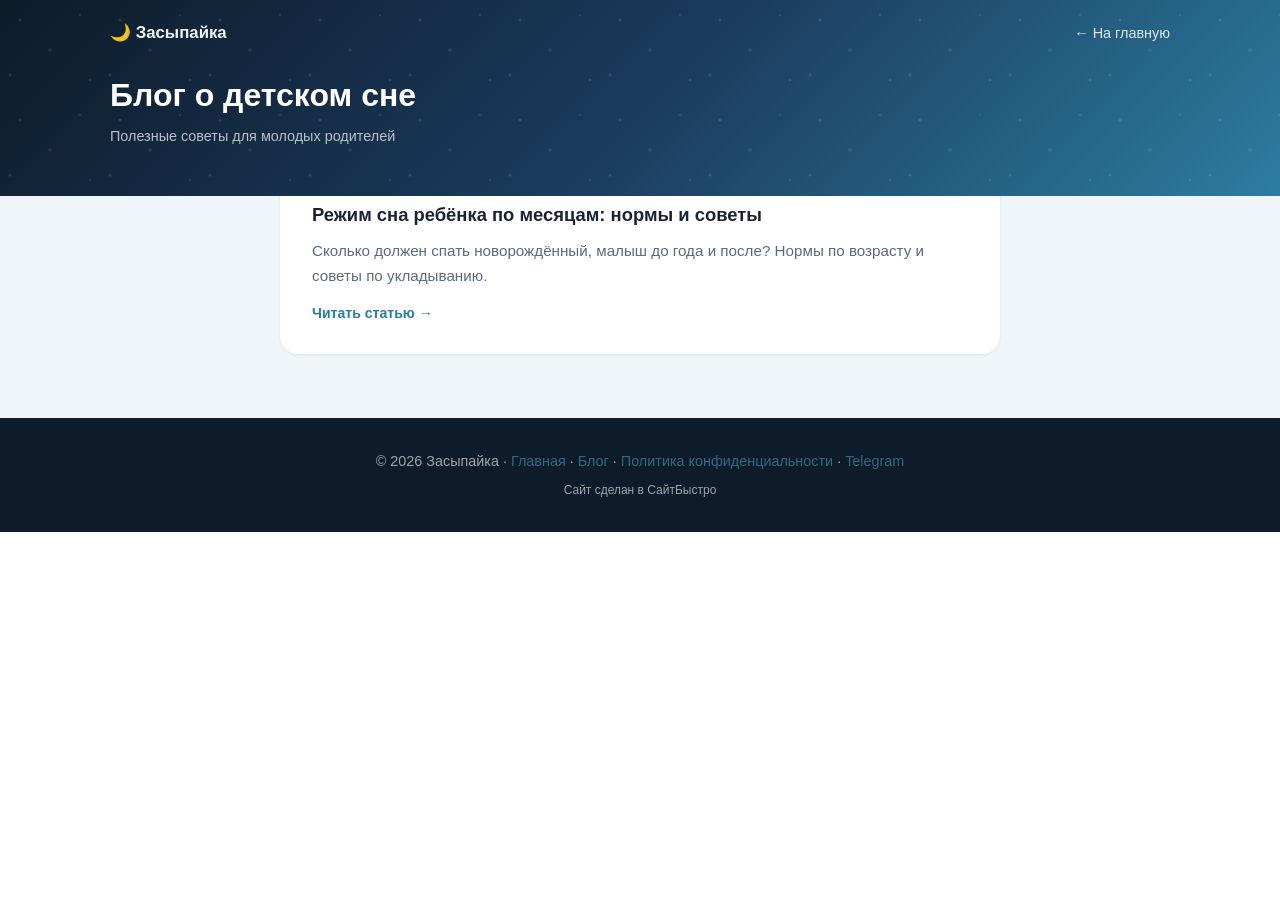
==== blog/index.html @ befc83f4 "Style blog pages to match main site theme. Shared gradient header, card layout, and footer across bl" ====
<!DOCTYPE html>
<html lang="ru">
<head>
    <meta charset="UTF-8">
    <meta name="viewport" content="width=device-width, initial-scale=1.0">
    <title>Блог о детском сне — Засыпайка</title>
    <meta name="description" content="Полезные статьи о режиме сна ребёнка, нормах по возрасту и советах для молодых родителей.">
    <link rel="icon" href="/icon.png">
    <link rel="stylesheet" href="/style.css">
</head>
<body>

    <header class="page-header">
        <div class="container">
            <nav class="page-nav">
                <a href="/" class="page-brand">🌙 Засыпайка</a>
                <a href="/" class="page-back">← На главную</a>
            </nav>
            <h1>Блог о детском сне</h1>
            <p class="page-meta">Полезные советы для молодых родителей</p>
        </div>
    </header>

    <main class="legal-main">
        <div class="container">
            <div class="blog-list">
                <a href="/blog/rezhim-sna-rebenka/" class="post-card">
                    <h2>Режим сна ребёнка по месяцам: нормы и советы</h2>
                    <p>Сколько должен спать новорождённый, малыш до года и после? Нормы по возрасту и советы по укладыванию.</p>
                    <span class="read-more">Читать статью →</span>
                </a>
            </div>
        </div>
    </main>

    <footer>
        <div class="container">
            <p>© 2026 Засыпайка · <a href="/">Главная</a> · <a href="/blog/">Блог</a> · <a href="/privacy/">Политика конфиденциальности</a> · <a href="https://t.me/aldtoll" target="_blank" rel="noopener">Telegram</a></p>
            <p style="margin-top:8px;font-size:.75rem;opacity:.6;">Сайт сделан в <a href="https://sitebystro.ru" target="_blank" rel="dofollow" style="color:inherit;">СайтБыстро</a></p>
        </div>
    </footer>

</body>
</html>
---- style.css ----
* {
    margin: 0;
    padding: 0;
    box-sizing: border-box;
}

:root {
    --primary: #2C7DA0;
    --primary-dark: #1a5c7a;
    --primary-light: #4A9DB5;
    --accent: #6C63FF;
    --text-dark: #1a2333;
    --text-light: #5a6a7e;
    --bg-light: #f0f5fa;
    --bg-white: #ffffff;
    --gradient-hero: linear-gradient(135deg, #0d1b2a 0%, #1b3a5c 50%, #2C7DA0 100%);
    --gradient-btn: linear-gradient(135deg, #2C7DA0 0%, #4A9DB5 100%);
    --shadow-sm: 0 1px 3px rgba(0,0,0,0.08);
    --shadow-md: 0 4px 12px rgba(0,0,0,0.1);
    --shadow-lg: 0 10px 30px rgba(0,0,0,0.12);
    --shadow-xl: 0 20px 40px rgba(0,0,0,0.15);
}

html { scroll-behavior: smooth; }

body {
    font-family: -apple-system, BlinkMacSystemFont, 'Segoe UI', Roboto, 'Helvetica Neue', Arial, sans-serif;
    line-height: 1.6;
    color: var(--text-dark);
    background: var(--bg-white);
    overflow-x: hidden;
}

.container {
    max-width: 1100px;
    margin: 0 auto;
    padding: 0 20px;
}

/* ── Hero ─────────────────────────────── */
.hero {
    background: var(--gradient-hero);
    color: white;
    padding: 80px 0 70px;
    position: relative;
    overflow: hidden;
}

.hero-inner {
    display: flex;
    align-items: center;
    gap: 48px;
    justify-content: space-between;
}

.hero-text {
    flex: 1;
    text-align: left;
}

.hero-image-wrap {
    flex-shrink: 0;
}

.hero-icon {
    width: 180px;
    height: 180px;
    border-radius: 36px;
    box-shadow: 0 20px 60px rgba(0,0,0,0.4);
}

.feature-graphic-wrap {
    width: 100%;
    max-height: 340px;
    overflow: hidden;
    line-height: 0;
}

.feature-graphic {
    width: 100%;
    object-fit: cover;
    object-position: center 30%;
    max-height: 340px;
    display: block;
}

.hero::before {
    content: '';
    position: absolute;
    inset: 0;
    background: url('data:image/svg+xml,<svg width="100" height="100" xmlns="http://www.w3.org/2000/svg"><circle cx="20" cy="20" r="1.5" fill="rgba(255,255,255,0.12)"/><circle cx="80" cy="15" r="1" fill="rgba(255,255,255,0.1)"/><circle cx="50" cy="50" r="2" fill="rgba(255,255,255,0.08)"/><circle cx="10" cy="75" r="1.5" fill="rgba(255,255,255,0.1)"/><circle cx="90" cy="80" r="1" fill="rgba(255,255,255,0.12)"/><circle cx="40" cy="90" r="1" fill="rgba(255,255,255,0.09)"/><circle cx="70" cy="60" r="1.5" fill="rgba(255,255,255,0.07)"/></svg>');
    pointer-events: none;
}

.hero .container { position: relative; z-index: 1; }

.hero-badge {
    display: inline-block;
    background: rgba(255,255,255,0.12);
    border: 1px solid rgba(255,255,255,0.25);
    padding: 8px 20px;
    border-radius: 50px;
    font-size: 0.9rem;
    font-weight: 600;
    margin-bottom: 24px;
    animation: fadeInUp 0.6s ease-out both;
}

.hero h1 {
    font-size: 3.2rem;
    font-weight: 800;
    line-height: 1.2;
    margin-bottom: 20px;
    animation: fadeInUp 0.7s ease-out 0.1s both;
}

.hero-subtitle {
    font-size: 1.2rem;
    opacity: 0.9;
    max-width: 580px;
    margin: 0 auto 36px;
    animation: fadeInUp 0.7s ease-out 0.2s both;
}

.hero-buttons {
    display: flex;
    gap: 16px;
    justify-content: center;
    flex-wrap: wrap;
    animation: fadeInUp 0.7s ease-out 0.3s both;
}

.hero-free {
    margin-top: 24px;
    font-size: 0.9rem;
    opacity: 0.65;
    animation: fadeInUp 0.7s ease-out 0.4s both;
    letter-spacing: 0.03em;
}

@keyframes fadeInUp {
    from { opacity: 0; transform: translateY(24px); }
    to   { opacity: 1; transform: translateY(0); }
}

/* ── Buttons ─────────────────────────── */
.btn {
    display: inline-block;
    padding: 15px 32px;
    font-size: 1rem;
    font-weight: 600;
    text-decoration: none;
    border-radius: 12px;
    transition: all 0.25s ease;
    cursor: pointer;
    border: none;
}

.btn-primary {
    background: white;
    color: var(--primary-dark);
    box-shadow: var(--shadow-md);
}

.btn-primary:hover {
    transform: translateY(-2px);
    box-shadow: var(--shadow-lg);
}

.btn-secondary {
    background: rgba(255,255,255,0.12);
    color: white;
    border: 1.5px solid rgba(255,255,255,0.4);
}

.btn-secondary:hover {
    background: rgba(255,255,255,0.2);
    transform: translateY(-2px);
}

.btn-large {
    padding: 18px 44px;
    font-size: 1.1rem;
}

/* ── Features ────────────────────────── */
.features {
    padding: 90px 0;
    background: var(--bg-light);
}

.features h2,
.how h2,
.download h2 {
    text-align: center;
    font-size: 2.2rem;
    font-weight: 800;
    color: var(--text-dark);
    margin-bottom: 12px;
}

.section-subtitle {
    text-align: center;
    color: var(--text-light);
    font-size: 1.05rem;
    margin-bottom: 48px;
}

.features-grid {
    display: grid;
    grid-template-columns: repeat(auto-fit, minmax(290px, 1fr));
    gap: 24px;
    margin-top: 8px;
}

.feature-card {
    background: white;
    padding: 36px 28px;
    border-radius: 18px;
    box-shadow: var(--shadow-sm);
    transition: all 0.3s ease;
    border-top: 3px solid var(--primary-light);
}

.feature-card:nth-child(even) { border-top-color: var(--accent); }

.feature-card:hover {
    transform: translateY(-6px);
    box-shadow: var(--shadow-lg);
}

.feature-icon {
    font-size: 2.4rem;
    display: block;
    margin-bottom: 16px;
}

.feature-card h3 {
    font-size: 1.15rem;
    font-weight: 700;
    margin-bottom: 10px;
    color: var(--text-dark);
}

.feature-card p {
    color: var(--text-light);
    font-size: 0.95rem;
    line-height: 1.7;
}

/* ── How it works ────────────────────── */
.how {
    padding: 90px 0;
    background: white;
}

.steps {
    display: grid;
    grid-template-columns: repeat(auto-fit, minmax(240px, 1fr));
    gap: 40px;
    margin-top: 48px;
}

.step { text-align: center; }

.step-number {
    width: 60px;
    height: 60px;
    background: var(--gradient-btn);
    color: white;
    border-radius: 50%;
    display: flex;
    align-items: center;
    justify-content: center;
    font-size: 1.5rem;
    font-weight: 800;
    margin: 0 auto 18px;
    box-shadow: 0 6px 20px rgba(44, 125, 160, 0.35);
}

.step h3 {
    font-size: 1.1rem;
    font-weight: 700;
    margin-bottom: 10px;
    color: var(--text-dark);
}

.step p {
    color: var(--text-light);
    font-size: 0.95rem;
    line-height: 1.7;
}

/* ── Download ─────────────────────────── */
.download {
    padding: 90px 0;
    background: var(--gradient-hero);
    color: white;
    text-align: center;
}

.download h2 { color: white; }
.download .section-subtitle { color: rgba(255,255,255,0.75); margin-bottom: 40px; }

.download-buttons {
    display: flex;
    gap: 16px;
    justify-content: center;
    flex-wrap: wrap;
}

/* ── Footer ─────────────────────────── */
footer {
    background: #0d1b2a;
    color: white;
    padding: 32px 0;
    text-align: center;
}

footer p {
    opacity: 0.6;
    font-size: 0.9rem;
}

footer a {
    color: var(--primary-light);
    text-decoration: none;
    transition: opacity 0.2s;
}

footer a:hover { opacity: 0.8; text-decoration: underline; }

/* ── Responsive ─────────────────────── */
@media (max-width: 768px) {
    .hero { padding: 60px 0 50px; }
    .hero-inner { flex-direction: column-reverse; gap: 28px; text-align: center; }
    .hero-text { text-align: center; }
    .hero-icon { width: 130px; height: 130px; border-radius: 28px; }
    .hero h1 { font-size: 2.2rem; }
    .hero-subtitle { font-size: 1.05rem; }
    .feature-graphic-wrap { max-height: 220px; }
    .feature-graphic { max-height: 220px; }

    .features, .how, .download { padding: 60px 0; }
    .features h2, .how h2, .download h2 { font-size: 1.8rem; }
    .features-grid { grid-template-columns: 1fr; }
    .steps { grid-template-columns: 1fr; gap: 28px; }
}

@media (max-width: 480px) {
    .container { padding: 0 16px; }
    .hero h1 { font-size: 1.9rem; }
    .hero-buttons, .download-buttons { flex-direction: column; align-items: center; }
    .btn { width: 100%; max-width: 300px; text-align: center; }
}

/* ── Legal / inner pages ─────────────── */
.page-header {
    background: var(--gradient-hero);
    color: white;
    padding: 20px 0 48px;
    position: relative;
    overflow: hidden;
}

.page-header::before {
    content: '';
    position: absolute;
    inset: 0;
    background: url('data:image/svg+xml,<svg width="100" height="100" xmlns="http://www.w3.org/2000/svg"><circle cx="20" cy="20" r="1.5" fill="rgba(255,255,255,0.12)"/><circle cx="80" cy="15" r="1" fill="rgba(255,255,255,0.1)"/><circle cx="50" cy="50" r="2" fill="rgba(255,255,255,0.08)"/><circle cx="10" cy="75" r="1.5" fill="rgba(255,255,255,0.1)"/><circle cx="90" cy="80" r="1" fill="rgba(255,255,255,0.12)"/></svg>');
    pointer-events: none;
}

.page-header .container { position: relative; z-index: 1; }

.page-nav {
    display: flex;
    align-items: center;
    justify-content: space-between;
    gap: 16px;
    margin-bottom: 28px;
}

.page-brand {
    color: white;
    font-weight: 700;
    font-size: 1.05rem;
    text-decoration: none;
    opacity: 0.95;
}

.page-brand:hover { opacity: 1; }

.page-back {
    color: rgba(255,255,255,0.85);
    text-decoration: none;
    font-size: 0.9rem;
    transition: color 0.2s;
}

.page-back:hover { color: white; }

.page-header h1 {
    font-size: 2rem;
    font-weight: 800;
    line-height: 1.25;
    max-width: 720px;
}

.page-header .page-meta {
    margin-top: 10px;
    font-size: 0.9rem;
    opacity: 0.7;
}

.legal-main {
    background: var(--bg-light);
    padding: 0 0 64px;
    margin-top: -24px;
}

.legal-card {
    max-width: 720px;
    margin: 0 auto;
    background: white;
    border-radius: 18px;
    padding: 40px 36px;
    box-shadow: var(--shadow-md);
    border-top: 3px solid var(--primary-light);
}

.legal-card h2 {
    font-size: 1.15rem;
    font-weight: 700;
    color: var(--text-dark);
    margin: 2rem 0 0.75rem;
}

.legal-card h2:first-of-type { margin-top: 0; }

.legal-card p {
    color: var(--text-light);
    line-height: 1.75;
    margin-bottom: 0.85rem;
}

.legal-card ul {
    color: var(--text-light);
    padding-left: 1.35rem;
    margin-bottom: 0.85rem;
}

.legal-card li {
    margin-bottom: 0.4rem;
    line-height: 1.65;
}

.legal-card a {
    color: var(--primary);
    text-decoration: none;
}

.legal-card a:hover {
    color: var(--primary-dark);
    text-decoration: underline;
}

.legal-card strong { color: var(--text-dark); }

/* ── Blog ────────────────────────────── */
.blog-list {
    max-width: 720px;
    margin: 0 auto;
    display: flex;
    flex-direction: column;
    gap: 16px;
}

.post-card {
    background: white;
    border-radius: 18px;
    padding: 28px 32px;
    box-shadow: var(--shadow-sm);
    border-top: 3px solid var(--primary-light);
    text-decoration: none;
    display: block;
    transition: all 0.25s ease;
}

.post-card:hover {
    transform: translateY(-4px);
    box-shadow: var(--shadow-lg);
    border-top-color: var(--accent);
}

.post-card h2 {
    font-size: 1.15rem;
    font-weight: 700;
    color: var(--text-dark);
    margin: 0 0 10px;
    line-height: 1.35;
}

.post-card p {
    color: var(--text-light);
    font-size: 0.95rem;
    line-height: 1.65;
    margin: 0;
}

.post-card .read-more {
    display: inline-block;
    margin-top: 14px;
    font-size: 0.88rem;
    font-weight: 600;
    color: var(--primary);
}

.post-card:hover .read-more { color: var(--primary-dark); }

.article-card h1 {
    font-size: 1.55rem;
    font-weight: 800;
    color: var(--text-dark);
    line-height: 1.3;
    margin-bottom: 1rem;
}

.article-card .article-lead {
    font-size: 1.05rem;
    color: var(--text-light);
    margin-bottom: 0.5rem;
}

.article-cta {
    margin-top: 2rem;
    padding: 24px;
    background: var(--bg-light);
    border-radius: 14px;
    border-left: 4px solid var(--primary-light);
}

.article-cta p {
    margin-bottom: 14px;
}

.article-cta .btn {
    background: var(--gradient-btn);
    color: white;
    box-shadow: 0 6px 20px rgba(44, 125, 160, 0.35);
}

.article-cta .btn:hover {
    transform: translateY(-2px);
    box-shadow: var(--shadow-lg);
}

@media (max-width: 768px) {
    .page-header { padding-bottom: 40px; }
    .page-header h1 { font-size: 1.55rem; }
    .legal-card { padding: 28px 22px; border-radius: 14px; }
    .post-card { padding: 22px 20px; border-radius: 14px; }
    .page-nav { flex-direction: column; align-items: flex-start; gap: 10px; }
}
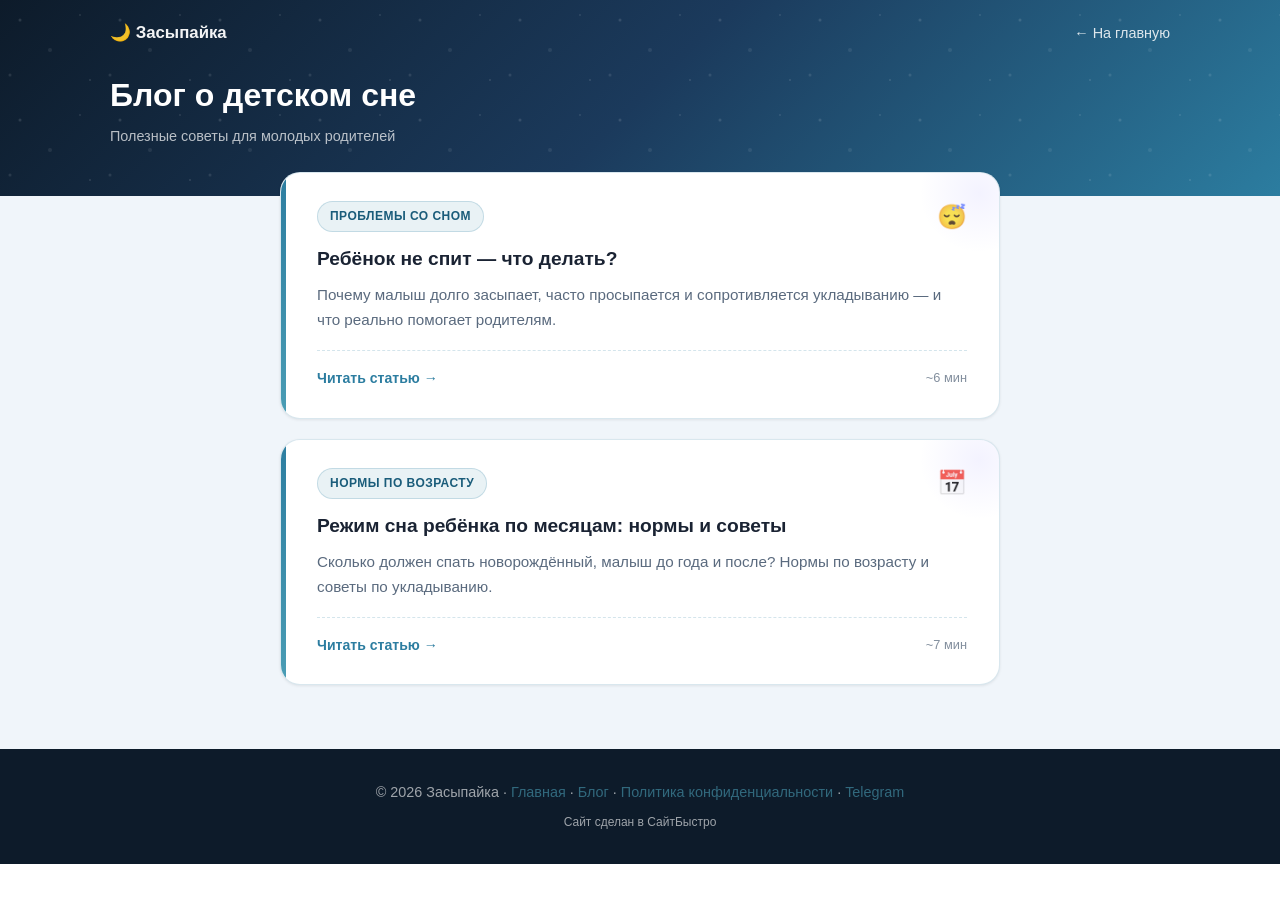
==== commit 2249fb1f: "Improve blog post cards and add sleep troubles article. Framed article cards with gradient accent, t" ====
--- a/blog/index.html
+++ b/blog/index.html
@@ -24,10 +24,29 @@
     <main class="legal-main">
         <div class="container">
             <div class="blog-list">
+                <a href="/blog/rebenok-ne-spit/" class="post-card">
+                    <div class="post-card-top">
+                        <span class="post-tag">Проблемы со сном</span>
+                        <span class="post-icon" aria-hidden="true">😴</span>
+                    </div>
+                    <h2>Ребёнок не спит — что делать?</h2>
+                    <p>Почему малыш долго засыпает, часто просыпается и сопротивляется укладыванию — и что реально помогает родителям.</p>
+                    <div class="post-card-footer">
+                        <span class="read-more">Читать статью →</span>
+                        <span class="post-card-time">~6 мин</span>
+                    </div>
+                </a>
                 <a href="/blog/rezhim-sna-rebenka/" class="post-card">
+                    <div class="post-card-top">
+                        <span class="post-tag">Нормы по возрасту</span>
+                        <span class="post-icon" aria-hidden="true">📅</span>
+                    </div>
                     <h2>Режим сна ребёнка по месяцам: нормы и советы</h2>
                     <p>Сколько должен спать новорождённый, малыш до года и после? Нормы по возрасту и советы по укладыванию.</p>
-                    <span class="read-more">Читать статью →</span>
+                    <div class="post-card-footer">
+                        <span class="read-more">Читать статью →</span>
+                        <span class="post-card-time">~7 мин</span>
+                    </div>
                 </a>
             </div>
         </div>
--- a/style.css
+++ b/style.css
@@ -444,7 +444,8 @@
     margin-bottom: 0.85rem;
 }
 
-.legal-card ul {
+.legal-card ul,
+.legal-card ol {
     color: var(--text-light);
     padding-left: 1.35rem;
     margin-bottom: 0.85rem;
@@ -473,32 +474,94 @@
     margin: 0 auto;
     display: flex;
     flex-direction: column;
-    gap: 16px;
+    gap: 20px;
 }
 
 .post-card {
+    position: relative;
     background: white;
-    border-radius: 18px;
-    padding: 28px 32px;
-    box-shadow: var(--shadow-sm);
-    border-top: 3px solid var(--primary-light);
+    border-radius: 20px;
+    padding: 28px 32px 28px 36px;
     text-decoration: none;
     display: block;
-    transition: all 0.25s ease;
+    transition: all 0.28s ease;
+    border: 1px solid rgba(44, 125, 160, 0.18);
+    box-shadow:
+        var(--shadow-sm),
+        inset 0 1px 0 rgba(255, 255, 255, 0.9);
+    overflow: hidden;
+}
+
+.post-card::before {
+    content: '';
+    position: absolute;
+    left: 0;
+    top: 0;
+    bottom: 0;
+    width: 5px;
+    background: var(--gradient-btn);
+    border-radius: 20px 0 0 20px;
+}
+
+.post-card::after {
+    content: '';
+    position: absolute;
+    top: -40px;
+    right: -40px;
+    width: 120px;
+    height: 120px;
+    background: radial-gradient(circle, rgba(108, 99, 255, 0.08) 0%, transparent 70%);
+    pointer-events: none;
 }
 
 .post-card:hover {
-    transform: translateY(-4px);
-    box-shadow: var(--shadow-lg);
-    border-top-color: var(--accent);
+    transform: translateY(-5px);
+    border-color: rgba(44, 125, 160, 0.35);
+    box-shadow:
+        var(--shadow-lg),
+        0 0 0 1px rgba(44, 125, 160, 0.12),
+        inset 0 1px 0 rgba(255, 255, 255, 0.95);
+}
+
+.post-card:hover::before {
+    width: 6px;
+    background: linear-gradient(180deg, var(--accent) 0%, var(--primary) 100%);
+}
+
+.post-card-top {
+    display: flex;
+    align-items: center;
+    justify-content: space-between;
+    gap: 12px;
+    margin-bottom: 14px;
+}
+
+.post-tag {
+    display: inline-block;
+    font-size: 0.75rem;
+    font-weight: 700;
+    letter-spacing: 0.04em;
+    text-transform: uppercase;
+    color: var(--primary-dark);
+    background: rgba(44, 125, 160, 0.1);
+    border: 1px solid rgba(44, 125, 160, 0.2);
+    padding: 5px 12px;
+    border-radius: 50px;
+}
+
+.post-icon {
+    font-size: 1.5rem;
+    line-height: 1;
+    opacity: 0.85;
 }
 
 .post-card h2 {
-    font-size: 1.15rem;
+    font-size: 1.2rem;
     font-weight: 700;
     color: var(--text-dark);
     margin: 0 0 10px;
     line-height: 1.35;
+    padding-right: 8px;
 }
 
 .post-card p {
@@ -508,15 +571,28 @@
     margin: 0;
 }
 
+.post-card-footer {
+    display: flex;
+    align-items: center;
+    justify-content: space-between;
+    margin-top: 18px;
+    padding-top: 16px;
+    border-top: 1px dashed rgba(44, 125, 160, 0.2);
+}
+
 .post-card .read-more {
-    display: inline-block;
-    margin-top: 14px;
     font-size: 0.88rem;
     font-weight: 600;
     color: var(--primary);
 }
 
 .post-card:hover .read-more { color: var(--primary-dark); }
+
+.post-card-time {
+    font-size: 0.8rem;
+    color: var(--text-light);
+    opacity: 0.75;
+}
 
 .article-card h1 {
     font-size: 1.55rem;
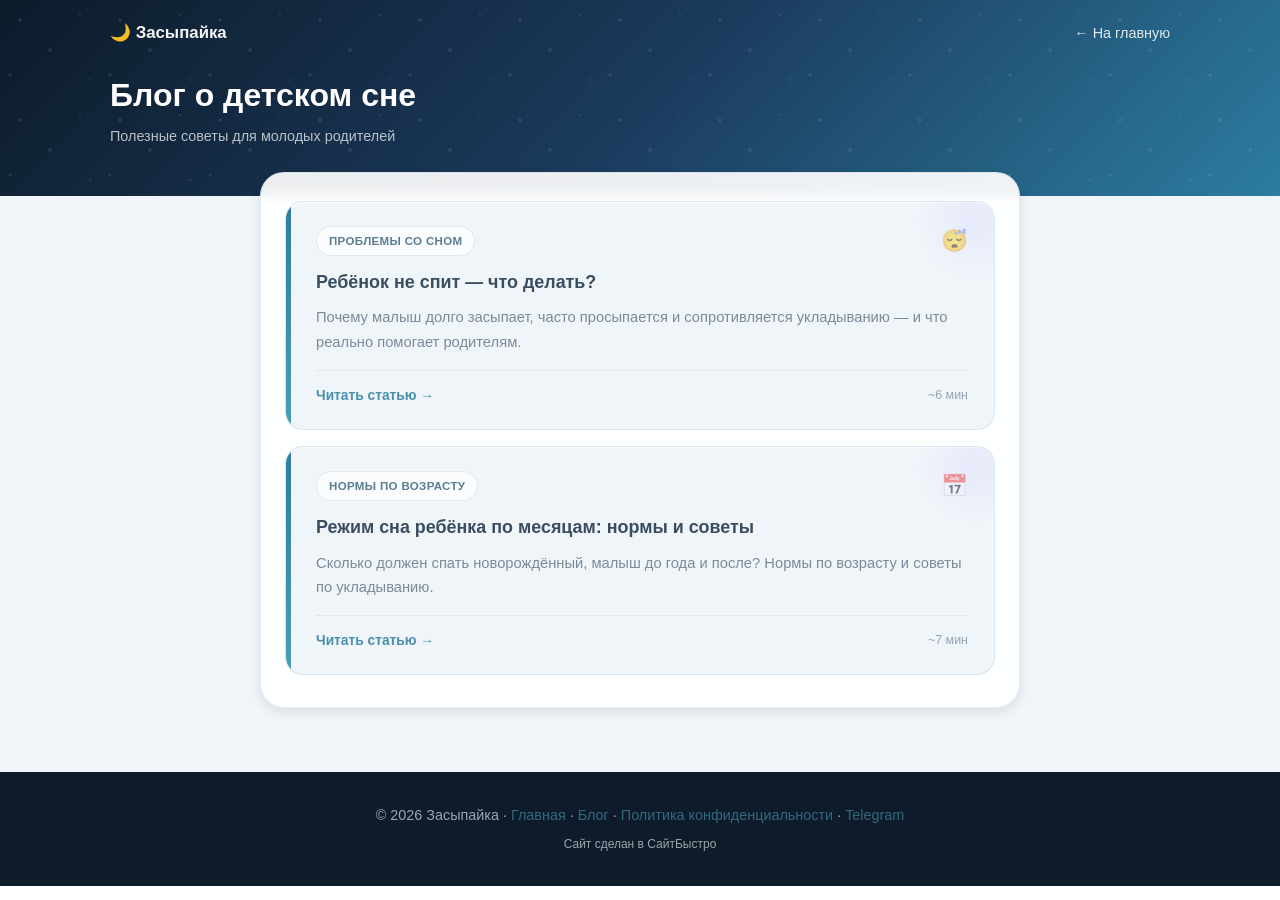
==== commit a6633e0b: "Soften blog listing: rounded panel and muted card text. Wrap posts in a white rounded panel; cards o" ====
--- a/blog/index.html
+++ b/blog/index.html
@@ -23,7 +23,8 @@
 
     <main class="legal-main">
         <div class="container">
-            <div class="blog-list">
+            <div class="blog-panel">
+                <div class="blog-list">
                 <a href="/blog/rebenok-ne-spit/" class="post-card">
                     <div class="post-card-top">
                         <span class="post-tag">Проблемы со сном</span>
@@ -48,6 +49,7 @@
                         <span class="post-card-time">~7 мин</span>
                     </div>
                 </a>
+                </div>
             </div>
         </div>
     </main>
--- a/style.css
+++ b/style.css
@@ -469,26 +469,33 @@
 .legal-card strong { color: var(--text-dark); }
 
 /* ── Blog ────────────────────────────── */
+.blog-panel {
+    max-width: 760px;
+    margin: 0 auto;
+    background: rgba(255, 255, 255, 0.92);
+    border-radius: 24px;
+    padding: 28px 24px 32px;
+    box-shadow: var(--shadow-md);
+    border: 1px solid rgba(44, 125, 160, 0.12);
+    backdrop-filter: blur(6px);
+}
+
 .blog-list {
-    max-width: 720px;
-    margin: 0 auto;
     display: flex;
     flex-direction: column;
-    gap: 20px;
+    gap: 16px;
 }
 
 .post-card {
     position: relative;
-    background: white;
-    border-radius: 20px;
-    padding: 28px 32px 28px 36px;
+    background: var(--bg-light);
+    border-radius: 18px;
+    padding: 24px 26px 22px 30px;
     text-decoration: none;
     display: block;
     transition: all 0.28s ease;
-    border: 1px solid rgba(44, 125, 160, 0.18);
-    box-shadow:
-        var(--shadow-sm),
-        inset 0 1px 0 rgba(255, 255, 255, 0.9);
+    border: 1px solid rgba(44, 125, 160, 0.12);
+    box-shadow: inset 0 1px 0 rgba(255, 255, 255, 0.7);
     overflow: hidden;
 }
 
@@ -515,12 +522,12 @@
 }
 
 .post-card:hover {
-    transform: translateY(-5px);
-    border-color: rgba(44, 125, 160, 0.35);
+    transform: translateY(-3px);
+    background: #e8f0f6;
+    border-color: rgba(44, 125, 160, 0.22);
     box-shadow:
-        var(--shadow-lg),
-        0 0 0 1px rgba(44, 125, 160, 0.12),
-        inset 0 1px 0 rgba(255, 255, 255, 0.95);
+        var(--shadow-sm),
+        inset 0 1px 0 rgba(255, 255, 255, 0.85);
 }
 
 .post-card:hover::before {
@@ -538,35 +545,35 @@
 
 .post-tag {
     display: inline-block;
-    font-size: 0.75rem;
-    font-weight: 700;
-    letter-spacing: 0.04em;
+    font-size: 0.72rem;
+    font-weight: 600;
+    letter-spacing: 0.03em;
     text-transform: uppercase;
-    color: var(--primary-dark);
-    background: rgba(44, 125, 160, 0.1);
-    border: 1px solid rgba(44, 125, 160, 0.2);
+    color: #5a7d92;
+    background: rgba(255, 255, 255, 0.65);
+    border: 1px solid rgba(44, 125, 160, 0.14);
     padding: 5px 12px;
     border-radius: 50px;
 }
 
 .post-icon {
-    font-size: 1.5rem;
+    font-size: 1.35rem;
     line-height: 1;
-    opacity: 0.85;
+    opacity: 0.55;
 }
 
 .post-card h2 {
-    font-size: 1.2rem;
-    font-weight: 700;
-    color: var(--text-dark);
+    font-size: 1.12rem;
+    font-weight: 600;
+    color: #3a4d61;
     margin: 0 0 10px;
-    line-height: 1.35;
+    line-height: 1.4;
     padding-right: 8px;
 }
 
 .post-card p {
-    color: var(--text-light);
-    font-size: 0.95rem;
+    color: #7b8a9a;
+    font-size: 0.92rem;
     line-height: 1.65;
     margin: 0;
 }
@@ -575,23 +582,22 @@
     display: flex;
     align-items: center;
     justify-content: space-between;
-    margin-top: 18px;
-    padding-top: 16px;
-    border-top: 1px dashed rgba(44, 125, 160, 0.2);
+    margin-top: 16px;
+    padding-top: 14px;
+    border-top: 1px solid rgba(44, 125, 160, 0.1);
 }
 
 .post-card .read-more {
-    font-size: 0.88rem;
+    font-size: 0.86rem;
     font-weight: 600;
-    color: var(--primary);
+    color: #4a8fad;
 }
 
 .post-card:hover .read-more { color: var(--primary-dark); }
 
 .post-card-time {
-    font-size: 0.8rem;
-    color: var(--text-light);
-    opacity: 0.75;
+    font-size: 0.78rem;
+    color: #94a3b3;
 }
 
 .article-card h1 {
@@ -635,6 +641,7 @@
     .page-header { padding-bottom: 40px; }
     .page-header h1 { font-size: 1.55rem; }
     .legal-card { padding: 28px 22px; border-radius: 14px; }
-    .post-card { padding: 22px 20px; border-radius: 14px; }
+    .blog-panel { padding: 20px 16px 24px; border-radius: 18px; }
+    .post-card { padding: 20px 18px 18px 24px; border-radius: 14px; }
     .page-nav { flex-direction: column; align-items: flex-start; gap: 10px; }
 }
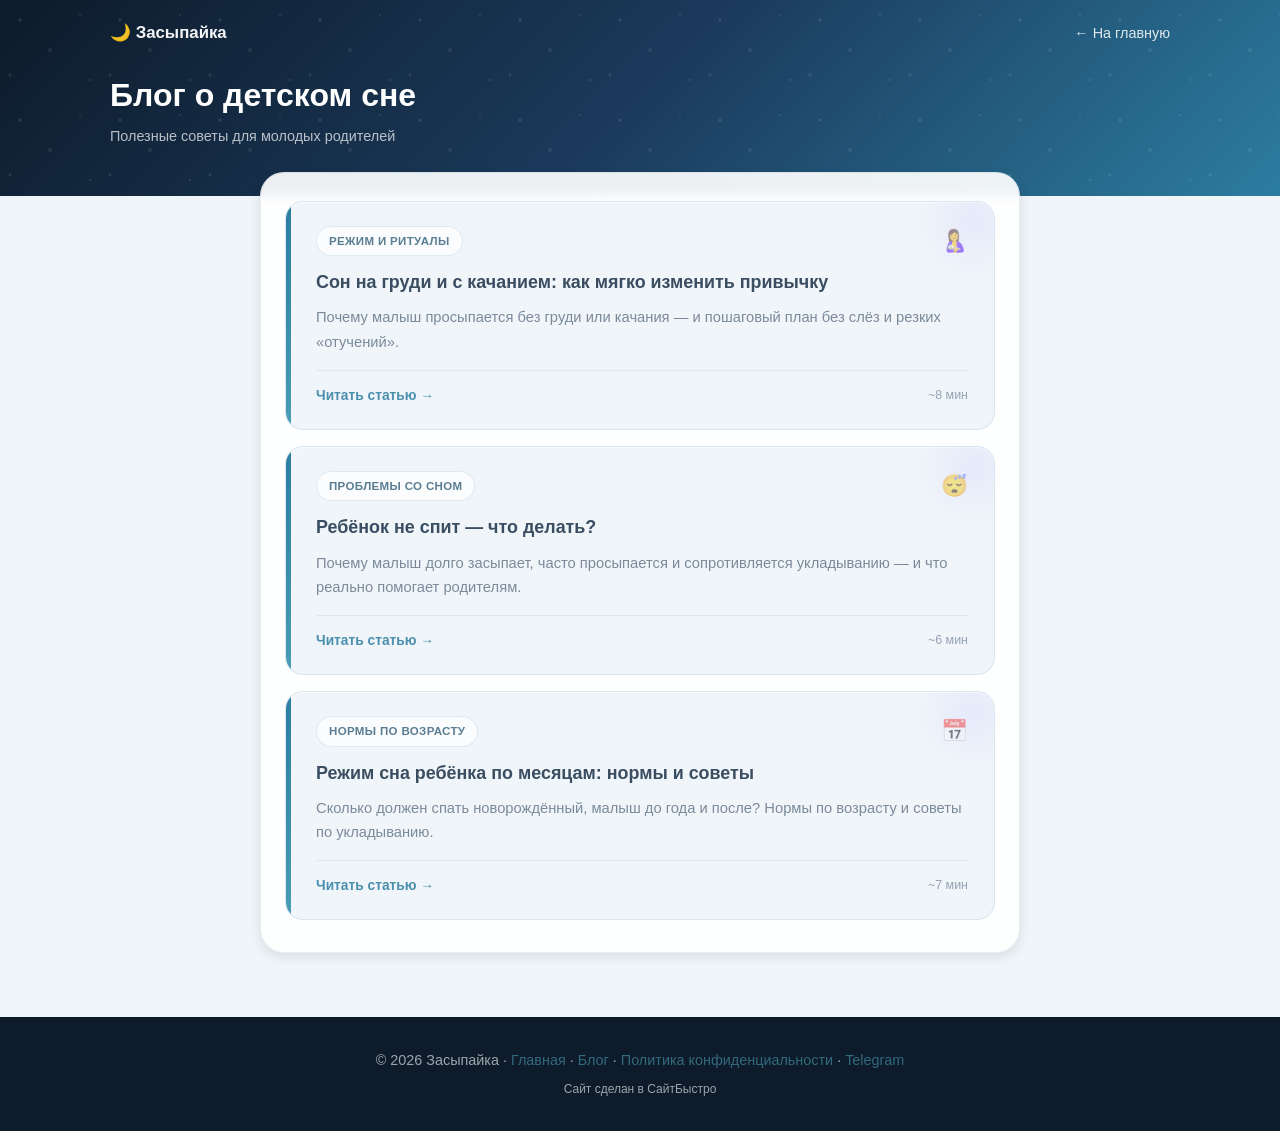
==== commit a1f46701: "Add article on breast and rocking sleep associations. Gentle step-by-step guide with RuStore CTA; li" ====
--- a/blog/index.html
+++ b/blog/index.html
@@ -25,6 +25,18 @@
         <div class="container">
             <div class="blog-panel">
                 <div class="blog-list">
+                <a href="/blog/son-na-grudi-kachanie/" class="post-card">
+                    <div class="post-card-top">
+                        <span class="post-tag">Режим и ритуалы</span>
+                        <span class="post-icon" aria-hidden="true">🤱</span>
+                    </div>
+                    <h2>Сон на груди и с качанием: как мягко изменить привычку</h2>
+                    <p>Почему малыш просыпается без груди или качания — и пошаговый план без слёз и резких «отучений».</p>
+                    <div class="post-card-footer">
+                        <span class="read-more">Читать статью →</span>
+                        <span class="post-card-time">~8 мин</span>
+                    </div>
+                </a>
                 <a href="/blog/rebenok-ne-spit/" class="post-card">
                     <div class="post-card-top">
                         <span class="post-tag">Проблемы со сном</span>
--- a/style.css
+++ b/style.css
@@ -302,6 +302,75 @@
 .download h2 { color: white; }
 .download .section-subtitle { color: rgba(255,255,255,0.75); margin-bottom: 40px; }
 
+/* ── Home blog banner ─────────────────── */
+.home-blog {
+    padding: 0 0 72px;
+    background: white;
+}
+
+.home-blog-banner {
+    display: flex;
+    align-items: center;
+    gap: 18px;
+    max-width: 640px;
+    margin: 0 auto;
+    padding: 20px 24px;
+    text-decoration: none;
+    background: var(--bg-light);
+    border: 1px solid rgba(44, 125, 160, 0.14);
+    border-radius: 16px;
+    box-shadow: var(--shadow-sm);
+    transition: all 0.25s ease;
+}
+
+.home-blog-banner:hover {
+    transform: translateY(-2px);
+    box-shadow: var(--shadow-md);
+    border-color: rgba(44, 125, 160, 0.28);
+    background: #e8f0f6;
+}
+
+.home-blog-banner-icon {
+    flex-shrink: 0;
+    font-size: 1.5rem;
+    line-height: 1;
+    opacity: 0.7;
+}
+
+.home-blog-banner-text {
+    flex: 1;
+    display: flex;
+    flex-direction: column;
+    gap: 4px;
+    min-width: 0;
+}
+
+.home-blog-banner-text strong {
+    font-size: 1.02rem;
+    font-weight: 700;
+    color: #3a4d61;
+}
+
+.home-blog-banner-text span {
+    font-size: 0.88rem;
+    color: #7b8a9a;
+    line-height: 1.45;
+}
+
+.home-blog-banner-arrow {
+    flex-shrink: 0;
+    font-size: 1.2rem;
+    font-weight: 600;
+    color: var(--primary);
+    opacity: 0.85;
+    transition: transform 0.2s ease;
+}
+
+.home-blog-banner:hover .home-blog-banner-arrow {
+    transform: translateX(4px);
+    opacity: 1;
+}
+
 .download-buttons {
     display: flex;
     gap: 16px;
@@ -342,6 +411,8 @@
     .feature-graphic { max-height: 220px; }
 
     .features, .how, .download { padding: 60px 0; }
+    .home-blog { padding: 0 0 48px; }
+    .home-blog-banner { padding: 18px 20px; gap: 14px; }
     .features h2, .how h2, .download h2 { font-size: 1.8rem; }
     .features-grid { grid-template-columns: 1fr; }
     .steps { grid-template-columns: 1fr; gap: 28px; }
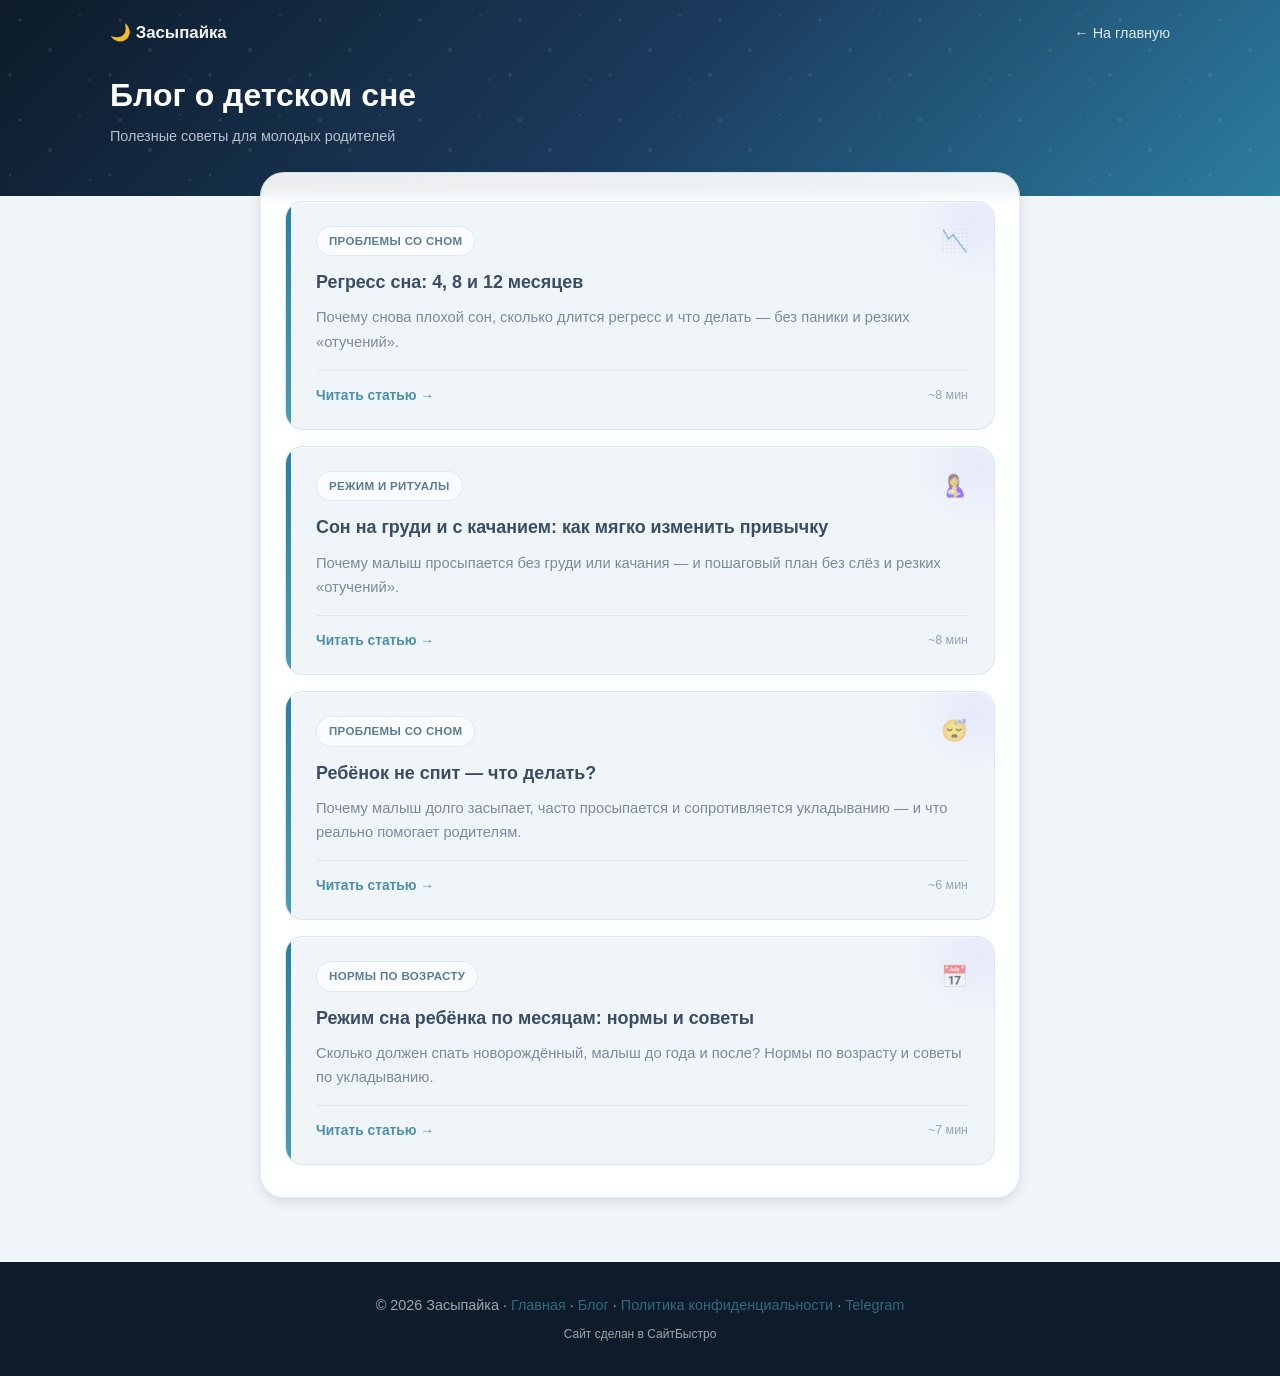
==== commit 45b9754a: "Add blog article on sleep regression at 4, 8, and 12 months. Co-authored-by: Cursor <cursoragent@cur" ====
--- a/blog/index.html
+++ b/blog/index.html
@@ -25,6 +25,18 @@
         <div class="container">
             <div class="blog-panel">
                 <div class="blog-list">
+                <a href="/blog/regress-sna/" class="post-card">
+                    <div class="post-card-top">
+                        <span class="post-tag">Проблемы со сном</span>
+                        <span class="post-icon" aria-hidden="true">📉</span>
+                    </div>
+                    <h2>Регресс сна: 4, 8 и 12 месяцев</h2>
+                    <p>Почему снова плохой сон, сколько длится регресс и что делать — без паники и резких «отучений».</p>
+                    <div class="post-card-footer">
+                        <span class="read-more">Читать статью →</span>
+                        <span class="post-card-time">~8 мин</span>
+                    </div>
+                </a>
                 <a href="/blog/son-na-grudi-kachanie/" class="post-card">
                     <div class="post-card-top">
                         <span class="post-tag">Режим и ритуалы</span>
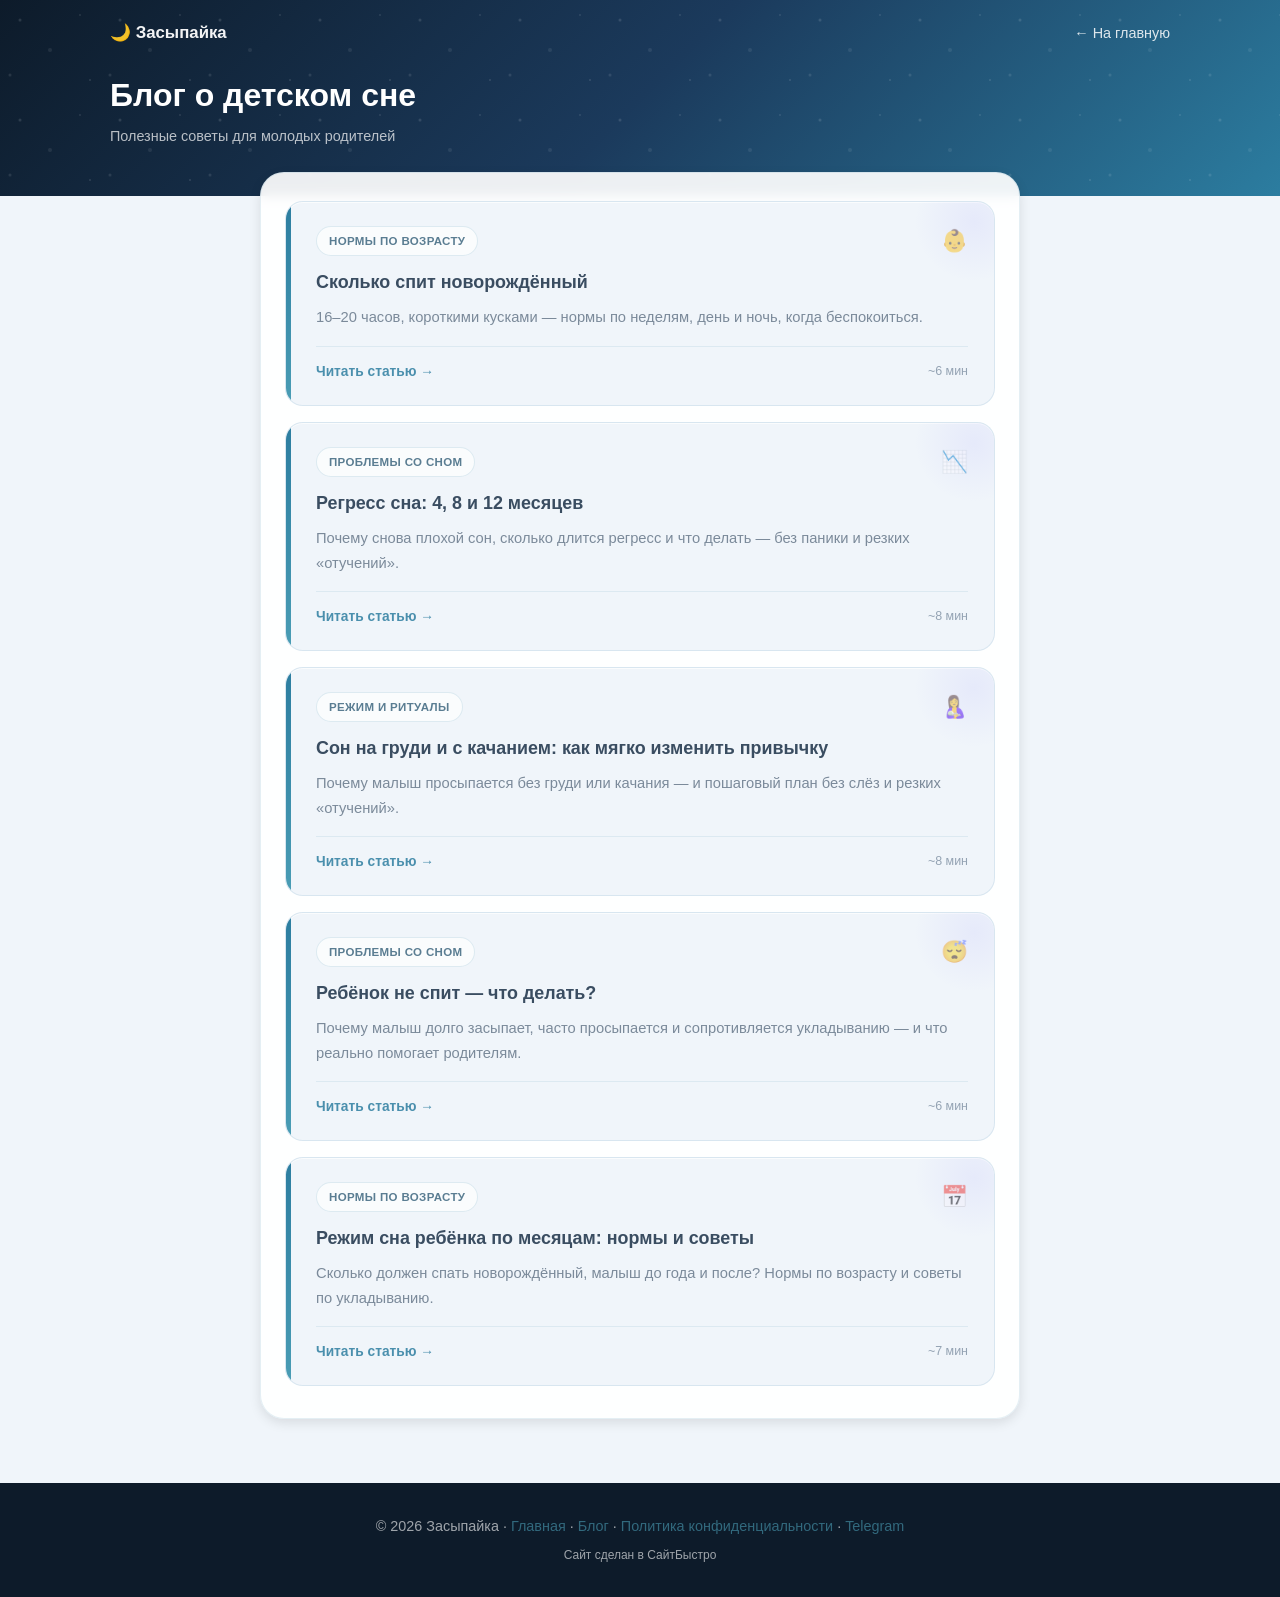
==== commit 90d767a5: "Add article on newborn sleep duration and weekly norms. Co-authored-by: Cursor <cursoragent@cursor.c" ====
--- a/blog/index.html
+++ b/blog/index.html
@@ -25,6 +25,18 @@
         <div class="container">
             <div class="blog-panel">
                 <div class="blog-list">
+                <a href="/blog/skolko-spit-novorozhdennyj/" class="post-card">
+                    <div class="post-card-top">
+                        <span class="post-tag">Нормы по возрасту</span>
+                        <span class="post-icon" aria-hidden="true">👶</span>
+                    </div>
+                    <h2>Сколько спит новорождённый</h2>
+                    <p>16–20 часов, короткими кусками — нормы по неделям, день и ночь, когда беспокоиться.</p>
+                    <div class="post-card-footer">
+                        <span class="read-more">Читать статью →</span>
+                        <span class="post-card-time">~6 мин</span>
+                    </div>
+                </a>
                 <a href="/blog/regress-sna/" class="post-card">
                     <div class="post-card-top">
                         <span class="post-tag">Проблемы со сном</span>
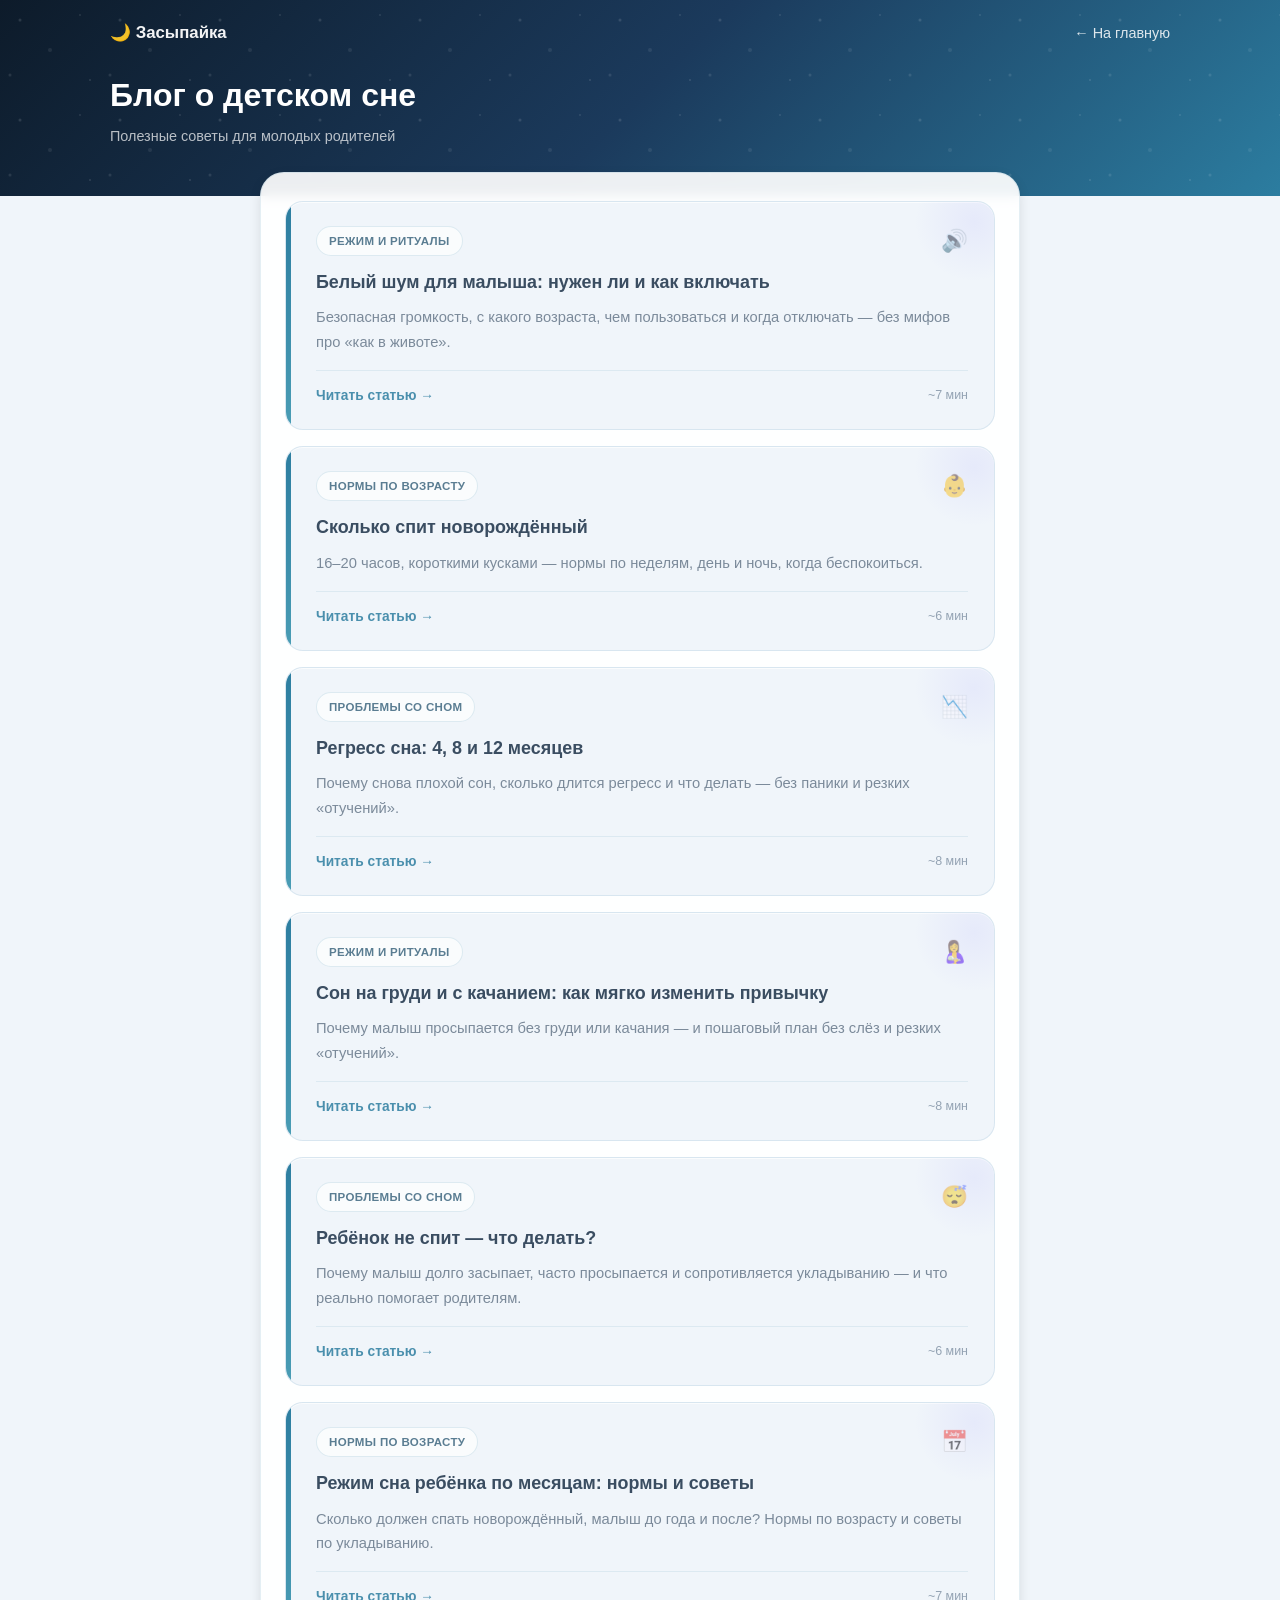
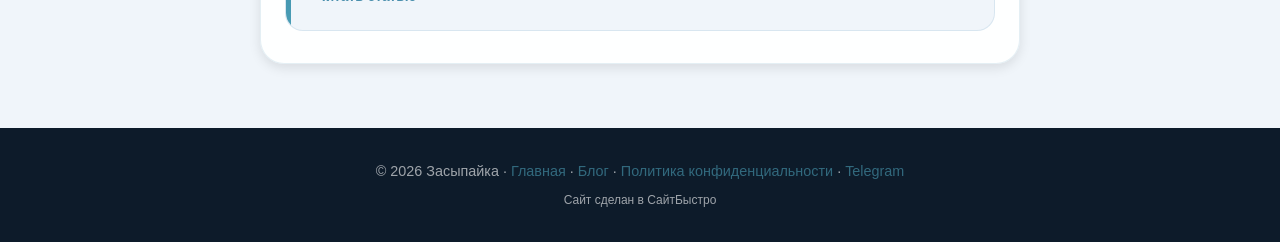
==== commit c788b7ce: "Добавить статью про белый шум для малыша в блог. SEO-статья с безопасными рекомендациями по громкост" ====
--- a/blog/index.html
+++ b/blog/index.html
@@ -25,6 +25,18 @@
         <div class="container">
             <div class="blog-panel">
                 <div class="blog-list">
+                <a href="/blog/belyj-shum-dlya-malysha/" class="post-card">
+                    <div class="post-card-top">
+                        <span class="post-tag">Режим и ритуалы</span>
+                        <span class="post-icon" aria-hidden="true">🔊</span>
+                    </div>
+                    <h2>Белый шум для малыша: нужен ли и как включать</h2>
+                    <p>Безопасная громкость, с какого возраста, чем пользоваться и когда отключать — без мифов про «как в животе».</p>
+                    <div class="post-card-footer">
+                        <span class="read-more">Читать статью →</span>
+                        <span class="post-card-time">~7 мин</span>
+                    </div>
+                </a>
                 <a href="/blog/skolko-spit-novorozhdennyj/" class="post-card">
                     <div class="post-card-top">
                         <span class="post-tag">Нормы по возрасту</span>
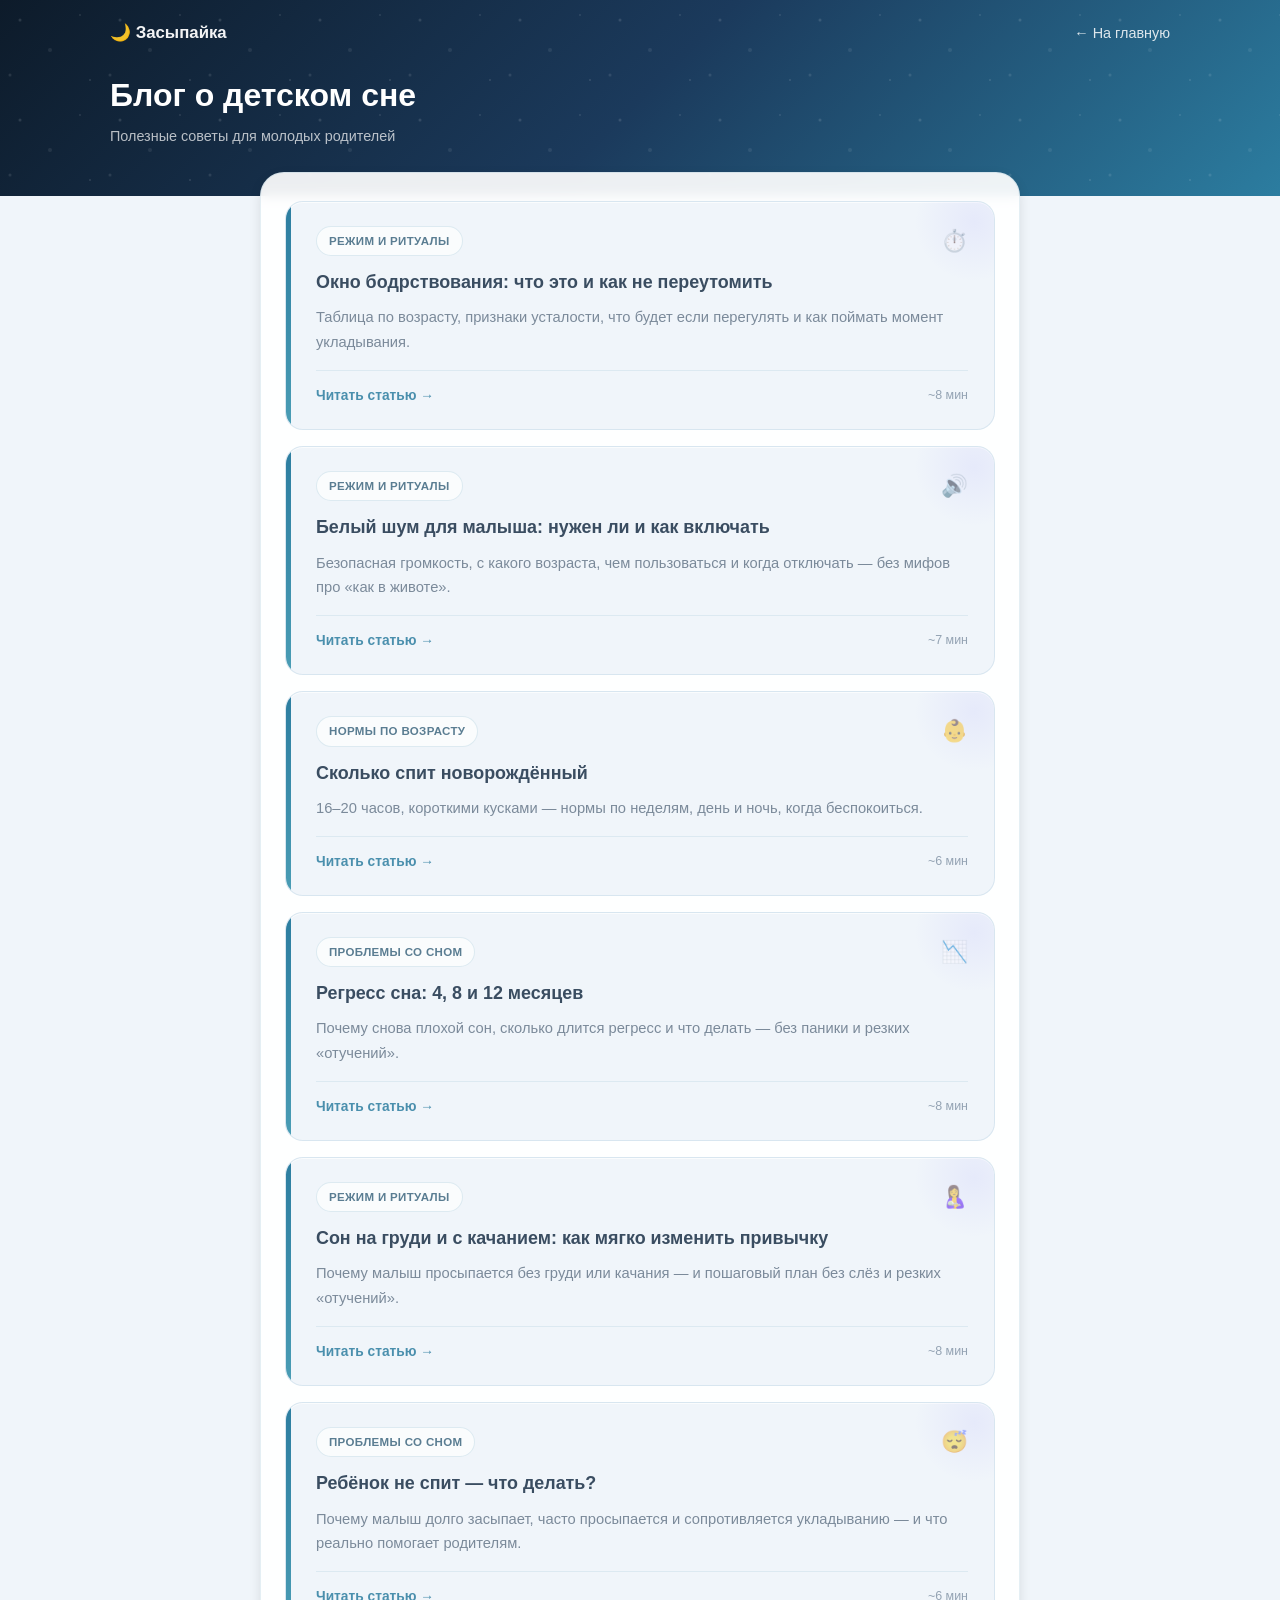
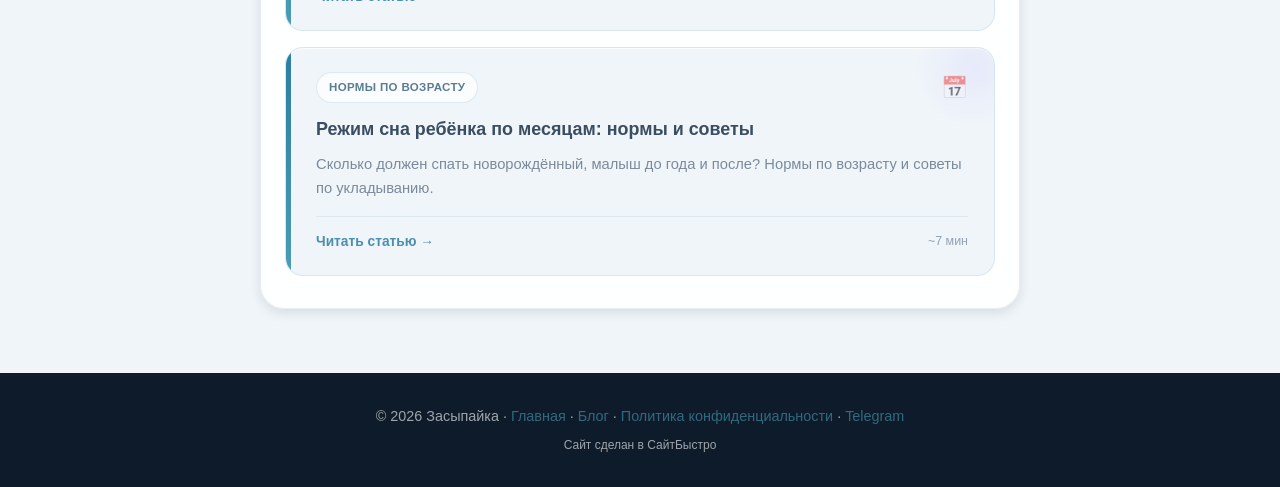
==== commit 9abf7280: "Добавить статью про окно бодрствования в блог. Таблица по возрасту, признаки усталости и практически" ====
--- a/blog/index.html
+++ b/blog/index.html
@@ -25,6 +25,18 @@
         <div class="container">
             <div class="blog-panel">
                 <div class="blog-list">
+                <a href="/blog/okno-bodrstvovaniya/" class="post-card">
+                    <div class="post-card-top">
+                        <span class="post-tag">Режим и ритуалы</span>
+                        <span class="post-icon" aria-hidden="true">⏱️</span>
+                    </div>
+                    <h2>Окно бодрствования: что это и как не переутомить</h2>
+                    <p>Таблица по возрасту, признаки усталости, что будет если перегулять и как поймать момент укладывания.</p>
+                    <div class="post-card-footer">
+                        <span class="read-more">Читать статью →</span>
+                        <span class="post-card-time">~8 мин</span>
+                    </div>
+                </a>
                 <a href="/blog/belyj-shum-dlya-malysha/" class="post-card">
                     <div class="post-card-top">
                         <span class="post-tag">Режим и ритуалы</span>
